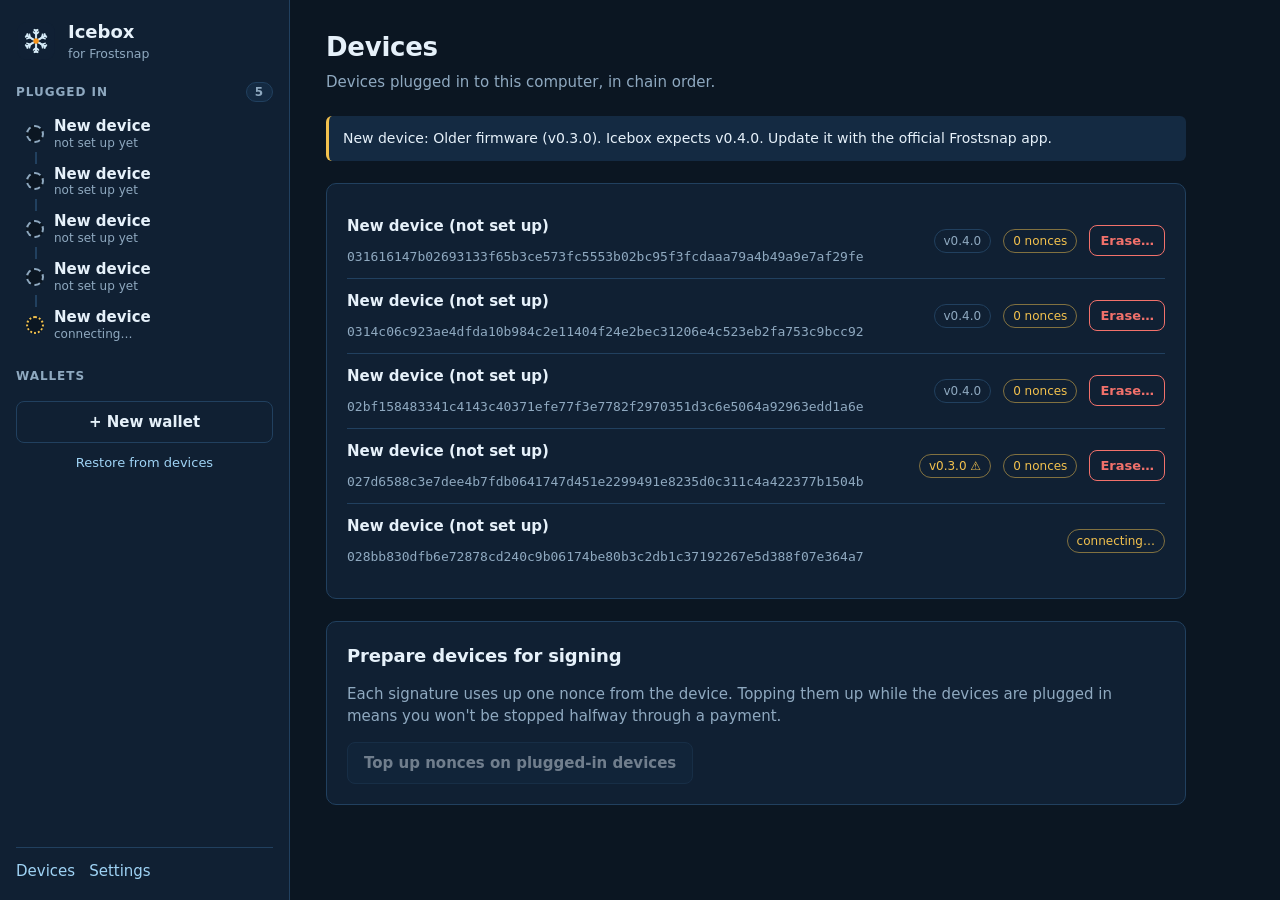
==== dev/preview.html @ 9b76d698 "Initial commit of Icebox Signed-off-by: Amisatoshi <hello@blockchainology.co.uk>" ====
<!doctype html>
<html lang="en">
<head>
  <meta charset="utf-8">
  <title>Icebox (UI preview with fake devices)</title>
  <link rel="stylesheet" href="../ui/style.css">
</head>
<body>
  <!-- Generated from ui/index.html by dev/sync-preview.py. Runs the UI in a normal browser
       against the demo backend, with extra devices showing the warning states. -->
<div class="shell">
    <aside class="sidebar">
      <div class="brand">
        <img src="../ui/icon.png" alt="" class="brand-mark">
        <div>
          <div class="brand-name">Icebox</div>
          <div class="brand-sub">for Frostsnap</div>
        </div>
      </div>

      <section class="side-section">
        <div class="side-heading">
          <span>Plugged in</span>
          <span class="count" id="device-count">0</span>
        </div>
        <ul class="chain" id="device-chain"></ul>
        <p class="side-hint" id="device-hint">Connect a Frostsnap device with a USB cable.</p>
      </section>

      <section class="side-section grow">
        <div class="side-heading"><span>Wallets</span></div>
        <ul class="wallet-list" id="wallet-list"></ul>
        <button class="btn ghost full" id="new-wallet-btn">+ New wallet</button>
        <button class="link side-link" id="restore-btn">Restore from devices</button>
      </section>

      <nav class="side-foot">
        <button class="link" id="devices-btn">Devices</button>
        <button class="link" id="settings-btn">Settings</button>
      </nav>
    </aside>

    <main class="main" id="main"></main>
  </div>

  <div class="toast" id="toast" role="status" aria-live="polite"></div>
  <script src="../ui/demo.js"></script>
  <script src="mock-tauri.js"></script>
  <script src="../ui/app.js"></script>
</body>
</html>
---- ui/style.css ----
/* Icebox — a calm, cold palette. One accent (bitcoin orange) reserved for actions that matter. */
:root {
  --bg: #0b1622;
  --panel: #102033;
  --panel-2: #142a42;
  --line: #21405f;
  --text: #e6f1fa;
  --muted: #8fa9c0;
  --ice: #9fd3f5;
  --accent: #f7931a;
  --accent-ink: #1b1204;
  --ok: #5fd39a;
  --warn: #f2c14e;
  --bad: #f2716b;
  --radius: 10px;
  --mono: ui-monospace, "SF Mono", "Cascadia Mono", "JetBrains Mono", Consolas, monospace;
  --sans: "Inter", "Segoe UI", system-ui, -apple-system, Roboto, sans-serif;
  color-scheme: dark;
}

* { box-sizing: border-box; }
html, body { height: 100%; margin: 0; }
body {
  background: var(--bg);
  color: var(--text);
  font: 15px/1.5 var(--sans);
  -webkit-font-smoothing: antialiased;
}
button, input, select { font: inherit; color: inherit; }
h1, h2, h3 { margin: 0; font-weight: 650; letter-spacing: -0.01em; }
h1 { font-size: 26px; }
h2 { font-size: 18px; }
h3 { font-size: 15px; color: var(--muted); text-transform: uppercase; letter-spacing: 0.06em; font-weight: 600; }
p { margin: 0; }
code, .mono { font-family: var(--mono); font-size: 13.5px; }

.shell { display: grid; grid-template-columns: 290px 1fr; height: 100%; }

/* ---------- sidebar ---------- */
.sidebar {
  background: var(--panel);
  border-right: 1px solid var(--line);
  display: flex; flex-direction: column;
  padding: 18px 16px; gap: 18px; overflow-y: auto;
}
.brand { display: flex; align-items: center; gap: 12px; }
.brand-mark { width: 40px; height: 40px; border-radius: 9px; }
.brand-name { font-weight: 700; font-size: 18px; }
.brand-sub { color: var(--muted); font-size: 12.5px; }
.side-section { display: flex; flex-direction: column; gap: 8px; }
.side-section.grow { flex: 1; }
.side-heading {
  display: flex; justify-content: space-between; align-items: center;
  color: var(--muted); font-size: 12px; text-transform: uppercase; letter-spacing: 0.08em; font-weight: 600;
}
.count { background: var(--panel-2); border: 1px solid var(--line); border-radius: 99px; padding: 0 8px; font-size: 12px; }
.side-hint { color: var(--muted); font-size: 13px; }
.side-foot { display: flex; gap: 14px; border-top: 1px solid var(--line); padding-top: 12px; }

/* the device chain: drawn as linked links, like the daisy chain itself */
.chain { list-style: none; margin: 0; padding: 0; display: flex; flex-direction: column; }
.chain li {
  position: relative; display: flex; align-items: center; gap: 10px;
  padding: 7px 10px; border-radius: 8px;
}
.chain li + li::before {
  content: ""; position: absolute; left: 19px; top: -6px; height: 12px; border-left: 2px solid var(--line);
}
.dot { width: 18px; height: 18px; border-radius: 50%; border: 2px solid var(--ice); flex: none; background: var(--bg); }
.dot.blank { border-style: dashed; border-color: var(--muted); }
.dot.connecting { border-color: var(--warn); border-style: dotted; }
.chain .meta { display: flex; flex-direction: column; line-height: 1.25; min-width: 0; }
.chain .name { font-weight: 600; white-space: nowrap; overflow: hidden; text-overflow: ellipsis; }
.chain .sub { font-size: 12px; color: var(--muted); }

.wallet-list { list-style: none; margin: 0; padding: 0; display: flex; flex-direction: column; gap: 4px; }
.wallet-list button {
  width: 100%; text-align: left; background: none; border: 1px solid transparent;
  border-radius: 8px; padding: 8px 10px; cursor: pointer; display: flex; flex-direction: column;
}
.wallet-list button:hover { background: var(--panel-2); }
.wallet-list button.active { background: var(--panel-2); border-color: var(--line); }
.wallet-list .wname { font-weight: 600; }
.wallet-list .wsub { font-size: 12px; color: var(--muted); }

/* ---------- main ---------- */
.main { overflow-y: auto; padding: 28px 36px 60px; }
.page { max-width: 860px; display: flex; flex-direction: column; gap: 22px; }
.page-head { display: flex; align-items: flex-end; justify-content: space-between; gap: 16px; flex-wrap: wrap; }
.page-head .sub { color: var(--muted); margin-top: 4px; }

.card {
  background: var(--panel); border: 1px solid var(--line); border-radius: var(--radius);
  padding: 20px; display: flex; flex-direction: column; gap: 14px;
}
.row { display: flex; gap: 12px; align-items: center; flex-wrap: wrap; }
.row.between { justify-content: space-between; }
.stack { display: flex; flex-direction: column; gap: 10px; }
.muted { color: var(--muted); }
.small { font-size: 13px; }
.grid2 { display: grid; grid-template-columns: 1fr 1fr; gap: 14px; }

.balance { font-size: 40px; font-weight: 700; letter-spacing: -0.02em; font-family: var(--mono); }
.balance .unit { font-size: 18px; color: var(--muted); margin-left: 6px; }

.tabs { display: flex; gap: 4px; border-bottom: 1px solid var(--line); }
.tabs button {
  background: none; border: none; padding: 10px 14px; cursor: pointer; color: var(--muted);
  border-bottom: 2px solid transparent; margin-bottom: -1px;
}
.tabs button.active { color: var(--text); border-bottom-color: var(--ice); }

label.field { display: flex; flex-direction: column; gap: 6px; font-size: 13px; color: var(--muted); }
input[type=text], input[type=number], select {
  background: var(--bg); border: 1px solid var(--line); border-radius: 8px;
  padding: 10px 12px; color: var(--text); min-width: 0;
}
input:focus, select:focus, button:focus-visible { outline: 2px solid var(--ice); outline-offset: 1px; }
.check { display: flex; gap: 8px; align-items: center; color: var(--text); font-size: 14px; }

.btn {
  border: 1px solid var(--line); background: var(--panel-2); color: var(--text);
  border-radius: 8px; padding: 9px 16px; cursor: pointer; font-weight: 600;
}
.btn:hover { border-color: var(--ice); }
.btn:disabled { opacity: 0.45; cursor: not-allowed; border-color: var(--line); }
.btn.primary { background: var(--accent); border-color: var(--accent); color: var(--accent-ink); }
.btn.primary:hover { filter: brightness(1.06); }
.btn.ghost { background: transparent; }
.btn.danger { border-color: var(--bad); color: var(--bad); background: transparent; }
.btn.full { width: 100%; }
.btn.small { padding: 5px 10px; font-size: 13px; }
.link { background: none; border: none; color: var(--ice); cursor: pointer; padding: 0; }
.link:hover { text-decoration: underline; }

.pill { font-size: 12px; padding: 2px 9px; border-radius: 99px; border: 1px solid var(--line); color: var(--muted); white-space: nowrap; }
.pill.ok { color: var(--ok); border-color: color-mix(in srgb, var(--ok) 50%, transparent); }
.pill.warn { color: var(--warn); border-color: color-mix(in srgb, var(--warn) 50%, transparent); }
.pill.bad { color: var(--bad); border-color: color-mix(in srgb, var(--bad) 50%, transparent); }
.pill.main { color: var(--accent); border-color: color-mix(in srgb, var(--accent) 60%, transparent); }

.notice { border-left: 3px solid var(--ice); background: var(--panel-2); padding: 12px 14px; border-radius: 6px; font-size: 14px; }
.notice.warn { border-left-color: var(--warn); }
.notice.bad { border-left-color: var(--bad); }

.list { display: flex; flex-direction: column; }
.list > .item { display: flex; align-items: center; justify-content: space-between; gap: 12px; padding: 11px 0; border-top: 1px solid var(--line); }
.list > .item:first-child { border-top: none; }

.address-box {
  font-family: var(--mono); font-size: 16px; word-break: break-all; line-height: 1.6;
  background: var(--bg); border: 1px solid var(--line); border-radius: 8px; padding: 12px 14px;
}
.address-box .chunk:nth-child(odd) { color: var(--ice); }
.qr { width: 220px; height: 220px; background: #fff; border-radius: 8px; padding: 6px; }

.code-big { font-family: var(--mono); font-size: 34px; letter-spacing: 0.18em; color: var(--ice); }
.steps { display: flex; gap: 6px; }
.steps span { flex: 1; height: 4px; background: var(--line); border-radius: 2px; }
.steps span.done { background: var(--ice); }

table { width: 100%; border-collapse: collapse; font-size: 14px; }
th { text-align: left; font-weight: 600; color: var(--muted); font-size: 12px; text-transform: uppercase; letter-spacing: 0.06em; padding: 8px 6px; border-bottom: 1px solid var(--line); }
td { padding: 10px 6px; border-bottom: 1px solid var(--line); vertical-align: top; }
td.num { font-family: var(--mono); text-align: right; white-space: nowrap; }
.pos { color: var(--ok); }
.neg { color: var(--text); }

.empty { text-align: center; padding: 50px 20px; color: var(--muted); display: flex; flex-direction: column; gap: 14px; align-items: center; }

.toast {
  position: fixed; bottom: 22px; left: 50%; transform: translateX(-50%) translateY(20px);
  background: var(--panel-2); border: 1px solid var(--line); padding: 10px 18px; border-radius: 8px;
  opacity: 0; pointer-events: none; transition: opacity .2s, transform .2s; max-width: 70vw;
}
.toast.show { opacity: 1; transform: translateX(-50%) translateY(0); }
.toast.bad { border-color: var(--bad); }

@media (max-width: 860px) {
  .shell { grid-template-columns: 1fr; }
  .sidebar { border-right: none; border-bottom: 1px solid var(--line); }
  .grid2 { grid-template-columns: 1fr; }
}

/* demo, about, erase */
.demo-banner { border-left-color: var(--accent); }
.about-icon { width: 64px; height: 64px; border-radius: 14px; }
.erase-card { border-color: color-mix(in srgb, var(--bad) 55%, var(--line)); }
.fw-override { margin-top: 8px; }
.row .pill { flex: none; }

/* restore */
.side-link { align-self: center; font-size: 13px; margin-top: 2px; }
.restore-card .meter { height: 6px; background: var(--line); border-radius: 3px; overflow: hidden; }
.restore-card .meter span { display: block; height: 100%; background: var(--ice); }
.restore-card.ready { border-color: color-mix(in srgb, var(--ok) 45%, var(--line)); }

.danger-zone { margin-top: 28px; padding-top: 18px; border-top: 1px solid var(--line, rgba(255,255,255,0.08)); }
.danger-zone h3 { color: var(--bad); }
.btn.danger:disabled { opacity: 0.45; cursor: not-allowed; }
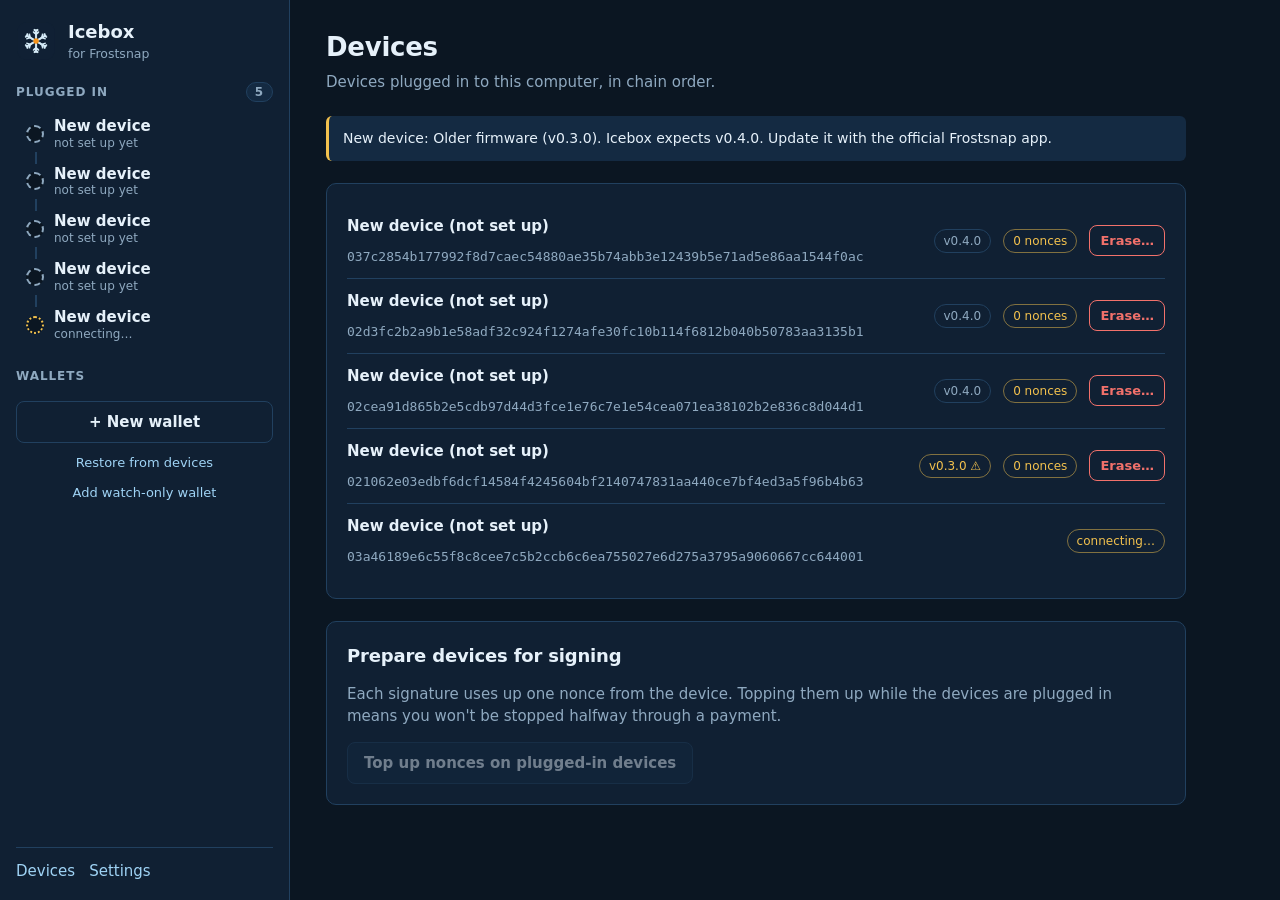
==== commit 9ca68a42: "Icebox 0.4.0: watch-only wallets, webcam QR scanning, check for updates, small fixes Signed-off-by: " ====
--- a/dev/preview.html
+++ b/dev/preview.html
@@ -32,6 +32,7 @@
         <ul class="wallet-list" id="wallet-list"></ul>
         <button class="btn ghost full" id="new-wallet-btn">+ New wallet</button>
         <button class="link side-link" id="restore-btn">Restore from devices</button>
+        <button class="link side-link" id="watch-add-btn">Add watch-only wallet</button>
       </section>
 
       <nav class="side-foot">
--- a/ui/style.css
+++ b/ui/style.css
@@ -82,6 +82,12 @@
 .wallet-list button.active { background: var(--panel-2); border-color: var(--line); }
 .wallet-list .wname { font-weight: 600; }
 .wallet-list .wsub { font-size: 12px; color: var(--muted); }
+/* an unfinished restore in the wallet list */
+.wallet-list button.restoring { border-style: dashed; border-color: var(--line); }
+.wallet-list button.restoring .wname { font-weight: 500; }
+/* a watch-only wallet in the wallet list */
+.wallet-list button.watching { border-style: dotted; }
+.file-btn { cursor: pointer; }
 
 /* ---------- main ---------- */
 .main { overflow-y: auto; padding: 28px 36px 60px; }
@@ -111,11 +117,11 @@
 .tabs button.active { color: var(--text); border-bottom-color: var(--ice); }
 
 label.field { display: flex; flex-direction: column; gap: 6px; font-size: 13px; color: var(--muted); }
-input[type=text], input[type=number], select {
+input[type=text], input[type=number], select, textarea {
   background: var(--bg); border: 1px solid var(--line); border-radius: 8px;
   padding: 10px 12px; color: var(--text); min-width: 0;
 }
-input:focus, select:focus, button:focus-visible { outline: 2px solid var(--ice); outline-offset: 1px; }
+input:focus, select:focus, textarea:focus, button:focus-visible { outline: 2px solid var(--ice); outline-offset: 1px; }
 .check { display: flex; gap: 8px; align-items: center; color: var(--text); font-size: 14px; }
 
 .btn {
@@ -194,7 +200,27 @@
 .restore-card .meter { height: 6px; background: var(--line); border-radius: 3px; overflow: hidden; }
 .restore-card .meter span { display: block; height: 100%; background: var(--ice); }
 .restore-card.ready { border-color: color-mix(in srgb, var(--ok) 45%, var(--line)); }
+.restore-card.saved:not(.ready) { border-style: dashed; }
 
 .danger-zone { margin-top: 28px; padding-top: 18px; border-top: 1px solid var(--line, rgba(255,255,255,0.08)); }
 .danger-zone h3 { color: var(--bad); }
 .btn.danger:disabled { opacity: 0.45; cursor: not-allowed; }
+
+/* receive address list */
+.addr-row { width: 100%; background: none; border: none; border-bottom: 1px solid var(--line); color: inherit; font: inherit; text-align: left; cursor: pointer; gap: 12px; }
+.addr-row:hover { background: color-mix(in srgb, var(--ice) 6%, transparent); }
+.addr-row.current { background: color-mix(in srgb, var(--ice) 12%, transparent); }
+.addr-row .addr-short { flex: 1; }
+.struck { text-decoration: line-through; opacity: 0.7; }
+
+/* Linux USB-rule hint on the empty Devices page */
+.linux-hint { text-align: left; margin-top: 14px; }
+.linux-hint .address-box { margin: 8px 0; }
+textarea { font-family: var(--mono, ui-monospace, monospace); font-size: 13px; resize: vertical; width: 100%; box-sizing: border-box; }
+
+/* QR scanner */
+.scanner-overlay { position: fixed; inset: 0; background: rgba(0, 0, 0, 0.7); display: flex; align-items: center; justify-content: center; z-index: 50; padding: 16px; }
+.scanner-card { width: min(560px, 100%); }
+.scanner-video { width: 100%; border-radius: 8px; background: #000; aspect-ratio: 4 / 3; object-fit: cover; }
+.row.nowrap { flex-wrap: nowrap; }
+.row.nowrap input { flex: 1; }
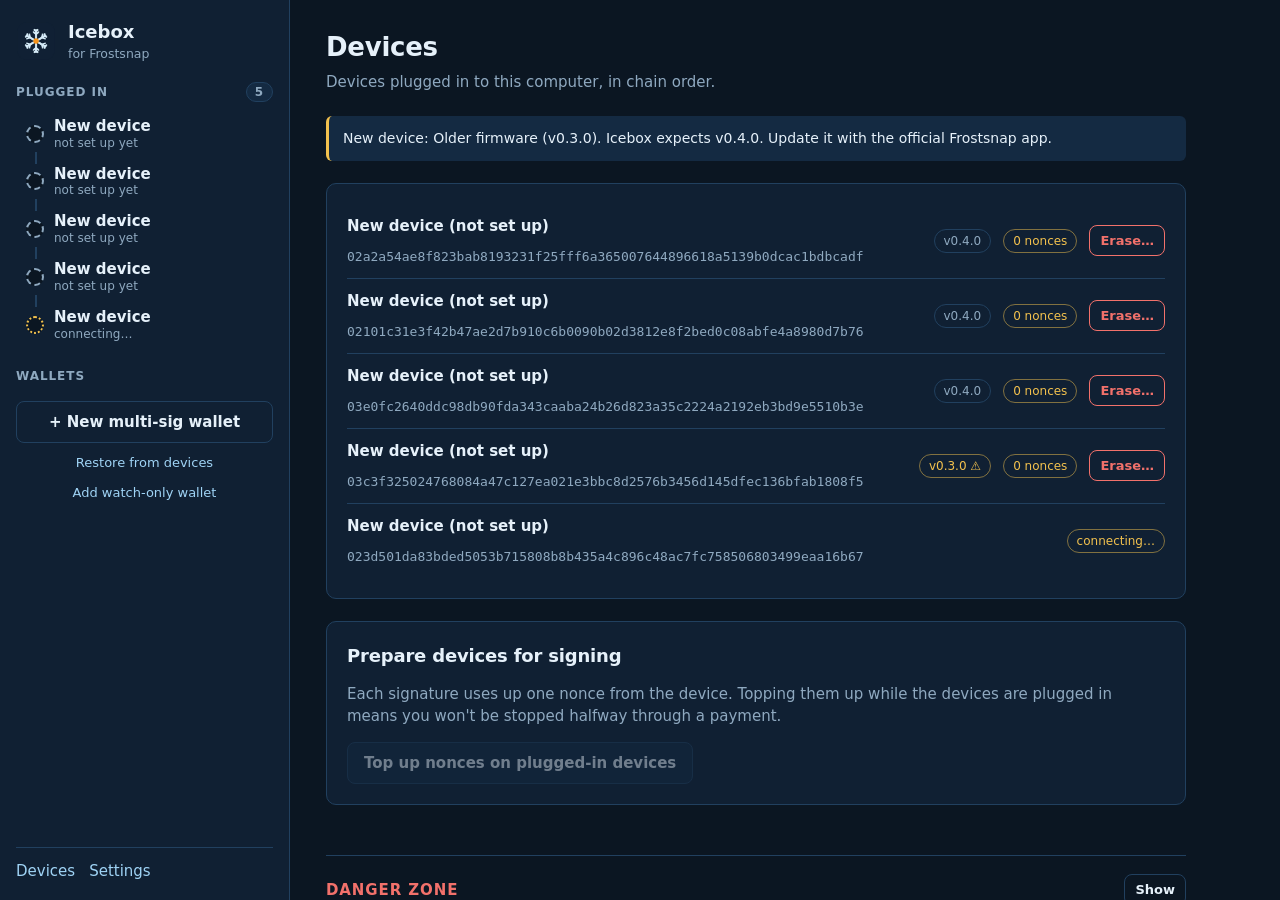
==== commit bb5bffbc: "Release 0.4.1: hide amounts, logs, restore defaults, erase several devices, menu icons Signed-off-by" ====
--- a/dev/preview.html
+++ b/dev/preview.html
@@ -30,7 +30,7 @@
       <section class="side-section grow">
         <div class="side-heading"><span>Wallets</span></div>
         <ul class="wallet-list" id="wallet-list"></ul>
-        <button class="btn ghost full" id="new-wallet-btn">+ New wallet</button>
+        <button class="btn ghost full" id="new-wallet-btn">+ New multi-sig wallet</button>
         <button class="link side-link" id="restore-btn">Restore from devices</button>
         <button class="link side-link" id="watch-add-btn">Add watch-only wallet</button>
       </section>
--- a/ui/style.css
+++ b/ui/style.css
@@ -224,3 +224,20 @@
 .scanner-video { width: 100%; border-radius: 8px; background: #000; aspect-ratio: 4 / 3; object-fit: cover; }
 .row.nowrap { flex-wrap: nowrap; }
 .row.nowrap input { flex: 1; }
+
+/* hide amounts (eye button next to the balance) */
+.balance-row { align-items: center; gap: 10px; }
+.icon-btn { background: none; border: 1px solid transparent; border-radius: 8px; color: var(--muted); padding: 6px; cursor: pointer; display: inline-flex; align-items: center; justify-content: center; }
+.icon-btn:hover { color: var(--text); border-color: var(--line); background: var(--panel-2); }
+
+/* checkbox rows (settings, erase several devices) */
+.check-row { gap: 10px; cursor: pointer; }
+.check-row input[type=checkbox] { width: 16px; height: 16px; accent-color: var(--ice); flex: none; }
+.danger-zone .list { margin: 10px 0; }
+.danger-zone .notice { margin: 10px 0; }
+
+/* logs */
+.log-box { min-height: 360px; max-height: 60vh; white-space: pre; overflow: auto; font-size: 12px; line-height: 1.45; margin-bottom: 12px; }
+
+/* keyboard shortcuts */
+kbd { font-family: var(--mono); font-size: 12.5px; background: var(--panel-2); border: 1px solid var(--line); border-bottom-width: 2px; border-radius: 6px; padding: 2px 8px; color: var(--text); }
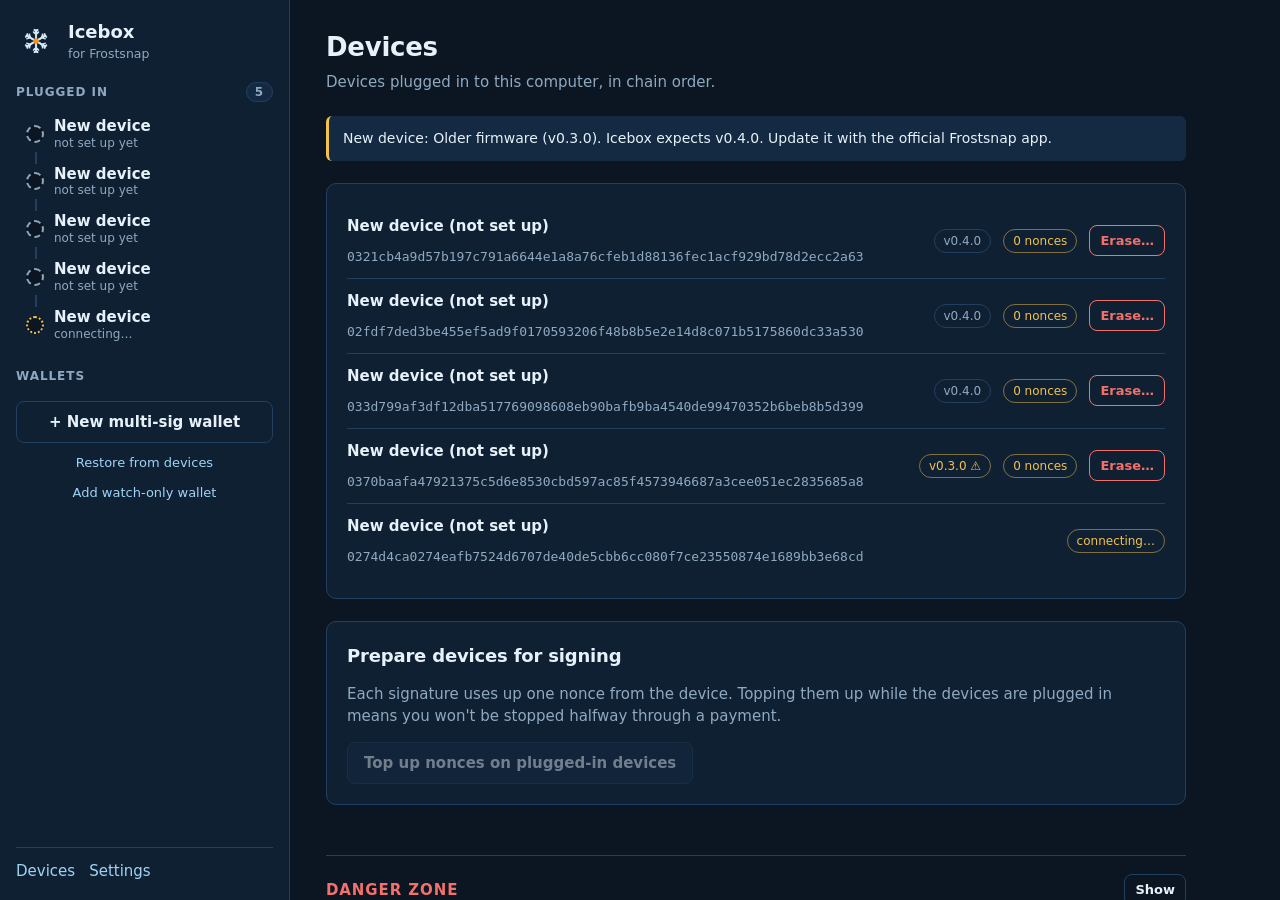
==== commit 7965b78a: "Release 0.5.0: labels, coins, prices, CSV export, BTCPay watch-ahead, Android beta Signed-off-by: am" ====
--- a/dev/preview.html
+++ b/dev/preview.html
@@ -8,7 +8,17 @@
 <body>
   <!-- Generated from ui/index.html by dev/sync-preview.py. Runs the UI in a normal browser
        against the demo backend, with extra devices showing the warning states. -->
-<div class="shell">
+<!-- Phones: a top bar with a menu button; the sidebar becomes a drawer. Hidden on desktop. -->
+  <header class="mobilebar" id="mobilebar">
+    <button class="icon-btn" id="drawer-btn" aria-label="Menu" aria-expanded="false">
+      <svg viewBox="0 0 24 24" width="22" height="22" fill="none" stroke="currentColor" stroke-width="2" stroke-linecap="round" aria-hidden="true"><path d="M4 6h16M4 12h16M4 18h16"/></svg>
+    </button>
+    <span class="mobile-title" id="mobile-title">Icebox</span>
+    <button class="chip" id="mobile-devices" aria-label="Devices"><span class="dot"></span><span id="mobile-device-count">0</span></button>
+  </header>
+  <div class="drawer-backdrop" id="drawer-backdrop"></div>
+
+  <div class="shell">
     <aside class="sidebar">
       <div class="brand">
         <img src="../ui/icon.png" alt="" class="brand-mark">
@@ -39,6 +49,18 @@
         <button class="link" id="devices-btn">Devices</button>
         <button class="link" id="settings-btn">Settings</button>
       </nav>
+
+      <!-- Phones only: what the desktop menu bar offers. -->
+      <section class="side-section more-section">
+        <div class="side-heading"><span>More</span></div>
+        <button class="link side-item" data-menu="hide_balances" id="more-hide">Hide amounts</button>
+        <button class="link side-item" data-menu="logs">Logs</button>
+        <button class="link side-item" data-menu="guide">User guide</button>
+        <button class="link side-item" data-menu="updates">Check for updates</button>
+        <button class="link side-item" data-menu="report_bug">Report a bug</button>
+        <button class="link side-item" data-menu="demo">Try demo mode</button>
+        <button class="link side-item" data-menu="about">About Icebox</button>
+      </section>
     </aside>
 
     <main class="main" id="main"></main>
--- a/ui/style.css
+++ b/ui/style.css
@@ -16,6 +16,11 @@
   --mono: ui-monospace, "SF Mono", "Cascadia Mono", "JetBrains Mono", Consolas, monospace;
   --sans: "Inter", "Segoe UI", system-ui, -apple-system, Roboto, sans-serif;
   color-scheme: dark;
+  /* Space taken by the phone's status bar and gesture bar (0 on desktop). On Android, app.js
+     sets a fallback when the webview doesn't report them. */
+  --inset-top: env(safe-area-inset-top, 0px);
+  --inset-bottom: env(safe-area-inset-bottom, 0px);
+  --bar-h: 56px;
 }
 
 * { box-sizing: border-box; }
@@ -143,7 +148,7 @@
 .pill.ok { color: var(--ok); border-color: color-mix(in srgb, var(--ok) 50%, transparent); }
 .pill.warn { color: var(--warn); border-color: color-mix(in srgb, var(--warn) 50%, transparent); }
 .pill.bad { color: var(--bad); border-color: color-mix(in srgb, var(--bad) 50%, transparent); }
-.pill.main { color: var(--accent); border-color: color-mix(in srgb, var(--accent) 60%, transparent); }
+.pill.mainnet { color: var(--accent); border-color: color-mix(in srgb, var(--accent) 60%, transparent); }
 
 .notice { border-left: 3px solid var(--ice); background: var(--panel-2); padding: 12px 14px; border-radius: 6px; font-size: 14px; }
 .notice.warn { border-left-color: var(--warn); }
@@ -169,6 +174,15 @@
 th { text-align: left; font-weight: 600; color: var(--muted); font-size: 12px; text-transform: uppercase; letter-spacing: 0.06em; padding: 8px 6px; border-bottom: 1px solid var(--line); }
 td { padding: 10px 6px; border-bottom: 1px solid var(--line); vertical-align: top; }
 td.num { font-family: var(--mono); text-align: right; white-space: nowrap; }
+th.num { text-align: right; }
+.fiat { font-family: var(--mono); font-size: 14px; text-align: right; }
+.field input#combine-fee { max-width: 12em; }
+/* Coins: a checkbox column for choosing coins to combine */
+table.coins .pick { width: 28px; }
+table.coins .pick input { margin: 2px 0 0; }
+table.coins tr.picked td { background: color-mix(in srgb, var(--ice) 8%, transparent); }
+table.coins td.status { white-space: nowrap; }
+table.coins td.status .pill + .pill { margin-left: 6px; }
 .pos { color: var(--ok); }
 .neg { color: var(--text); }
 
@@ -194,6 +208,10 @@
 .erase-card { border-color: color-mix(in srgb, var(--bad) 55%, var(--line)); }
 .fw-override { margin-top: 8px; }
 .row .pill { flex: none; }
+.phone-only { display: none; }
+details.more > summary { cursor: pointer; color: var(--ice); font-size: 13px; width: fit-content; }
+details.more[open] > summary { margin-bottom: 6px; }
+.backup-row .stack .row { gap: 8px; }
 
 /* restore */
 .side-link { align-self: center; font-size: 13px; margin-top: 2px; }
@@ -211,6 +229,14 @@
 .addr-row:hover { background: color-mix(in srgb, var(--ice) 6%, transparent); }
 .addr-row.current { background: color-mix(in srgb, var(--ice) 12%, transparent); }
 .addr-row .addr-short { flex: 1; }
+.addr-row .addr-label { max-width: 30%; overflow: hidden; text-overflow: ellipsis; white-space: nowrap; }
+/* Labels: a quiet link under a transaction id or address, or an inline editor. */
+.tx-cell { display: flex; flex-direction: column; align-items: flex-start; gap: 2px; }
+.label-text { font-size: 12px; text-align: left; max-width: 100%; overflow-wrap: anywhere; }
+.label-text.muted { color: var(--muted); opacity: 0.8; }
+.label-edit { display: inline-flex; gap: 6px; align-items: center; flex-wrap: wrap; max-width: 100%; }
+.label-edit input { min-width: 0; width: 14em; max-width: 100%; padding: 4px 8px; font-size: 13px; }
+table.history td:first-child { white-space: nowrap; }
 .struck { text-decoration: line-through; opacity: 0.7; }
 
 /* Linux USB-rule hint on the empty Devices page */
@@ -227,11 +253,17 @@
 
 /* hide amounts (eye button next to the balance) */
 .balance-row { align-items: center; gap: 10px; }
+/* The balance is a button when it can swap between BTC and the user's currency. */
+.balance-swap { background: none; border: none; padding: 0; color: inherit; cursor: pointer; text-align: right; border-radius: 8px; }
+.balance-swap:hover .unit { color: var(--ice); }
+.balance-swap:focus-visible { outline: 2px solid var(--ice); outline-offset: 4px; }
 .icon-btn { background: none; border: 1px solid transparent; border-radius: 8px; color: var(--muted); padding: 6px; cursor: pointer; display: inline-flex; align-items: center; justify-content: center; }
 .icon-btn:hover { color: var(--text); border-color: var(--line); background: var(--panel-2); }
 
 /* checkbox rows (settings, erase several devices) */
-.check-row { gap: 10px; cursor: pointer; }
+.check-row { gap: 10px; cursor: pointer; flex-wrap: nowrap; align-items: flex-start; }
+.check-row > span { flex: 1; min-width: 0; }
+.check-row input[type=checkbox] { margin-top: 3px; }
 .check-row input[type=checkbox] { width: 16px; height: 16px; accent-color: var(--ice); flex: none; }
 .danger-zone .list { margin: 10px 0; }
 .danger-zone .notice { margin: 10px 0; }
@@ -241,3 +273,90 @@
 
 /* keyboard shortcuts */
 kbd { font-family: var(--mono); font-size: 12.5px; background: var(--panel-2); border: 1px solid var(--line); border-bottom-width: 2px; border-radius: 6px; padding: 2px 8px; color: var(--text); }
+
+
+/* ---------- phones: top bar + drawer ---------- */
+.mobilebar, .drawer-backdrop, .more-section { display: none; }
+
+@media (max-width: 760px) {
+  .mobilebar {
+    display: flex; align-items: center; gap: 6px;
+    position: fixed; top: 0; left: 0; right: 0; z-index: 40;
+    height: calc(var(--bar-h) + var(--inset-top)); padding: var(--inset-top) 8px 0 4px;
+    background: var(--panel); border-bottom: 1px solid var(--line);
+  }
+  .mobilebar .icon-btn { color: var(--text); padding: 10px; }
+  .mobile-title { flex: 1; min-width: 0; font-weight: 650; font-size: 17px; white-space: nowrap; overflow: hidden; text-overflow: ellipsis; }
+  .chip {
+    display: inline-flex; align-items: center; gap: 6px; background: var(--panel-2); border: 1px solid var(--line);
+    border-radius: 99px; padding: 4px 11px; font-size: 13px; cursor: pointer;
+  }
+  .chip .dot { width: 8px; height: 8px; border-radius: 50%; background: var(--muted); }
+  .chip.on .dot { background: var(--ok); }
+
+  .shell { display: block; height: 100%; }
+  .main {
+    height: 100%;
+    padding: calc(var(--bar-h) + var(--inset-top) + 18px) 16px calc(40px + var(--inset-bottom));
+  }
+  .page { gap: 18px; }
+  h1 { font-size: 22px; }
+  .wide-only { display: none; }
+  .fiat { text-align: left; }
+  .phone-only { display: inline; }
+  .card { padding: 16px; }
+
+  .sidebar {
+    position: fixed; top: 0; bottom: 0; left: 0; z-index: 50;
+    width: min(86vw, 340px);
+    padding: calc(var(--inset-top) + 16px) 16px calc(var(--inset-bottom) + 16px);
+    border-right: 1px solid var(--line); border-bottom: none;
+    transform: translateX(-105%); transition: transform 0.2s ease;
+    box-shadow: 0 0 40px rgba(0, 0, 0, 0.5);
+  }
+  .drawer-open .sidebar { transform: none; }
+  .drawer-backdrop { position: fixed; inset: 0; z-index: 45; background: rgba(3, 8, 14, 0.6); }
+  .drawer-open .drawer-backdrop { display: block; }
+  .side-section.grow { flex: none; }
+  .more-section { display: flex; border-top: 1px solid var(--line); padding-top: 12px; }
+  .side-item { text-align: left; padding: 7px 0; font-size: 15px; }
+  .side-foot button { padding: 6px 0; font-size: 15px; }
+  .toast { bottom: calc(18px + var(--inset-bottom)); }
+
+  /* tabs scroll sideways instead of running off the screen */
+  .tabs { overflow-x: auto; scrollbar-width: none; }
+  .tabs::-webkit-scrollbar { display: none; }
+  .tabs button { flex: none; white-space: nowrap; }
+
+  /* lists: long ids wrap, buttons and badges drop below */
+  .item { flex-wrap: wrap; gap: 8px; }
+  .item .mono, .mono.small { word-break: break-all; }
+
+  /* payment history: each payment as two lines instead of a four-column table */
+  table.history thead { display: none; }
+  table.history tr {
+    display: grid; grid-template-columns: 1fr auto; gap: 4px 12px;
+    padding: 11px 0; border-bottom: 1px solid var(--line);
+  }
+  table.history tr:last-child { border-bottom: none; }
+  table.history td { border: none; padding: 0; }
+  table.history td:nth-child(1) { grid-column: 1; grid-row: 1; }
+  table.history td:nth-child(2) { grid-column: 1; grid-row: 2; }
+  table.history td:nth-child(3) { grid-column: 2; grid-row: 1; text-align: right; }
+  table.history td:nth-child(4) { grid-column: 2; grid-row: 2; text-align: right; }
+
+  /* coins: checkbox, then the coin and its label, then amount over status */
+  table.coins thead { display: none; }
+  table.coins tr {
+    display: grid; grid-template-columns: auto 1fr auto; gap: 4px 12px;
+    padding: 11px 0; border-bottom: 1px solid var(--line);
+  }
+  table.coins.no-pick tr { grid-template-columns: 1fr auto; }
+  table.coins tr:last-child { border-bottom: none; }
+  table.coins td { border: none; padding: 0; background: none !important; }
+  table.coins td.pick { grid-row: 1 / span 2; align-self: center; }
+  table.coins td.coin { grid-row: 1 / span 2; }
+  table.coins td.amt { grid-row: 1; text-align: right; }
+  table.coins td.status { grid-row: 2; text-align: right; }
+  table.coins tr.picked { background: color-mix(in srgb, var(--ice) 8%, transparent); }
+}
